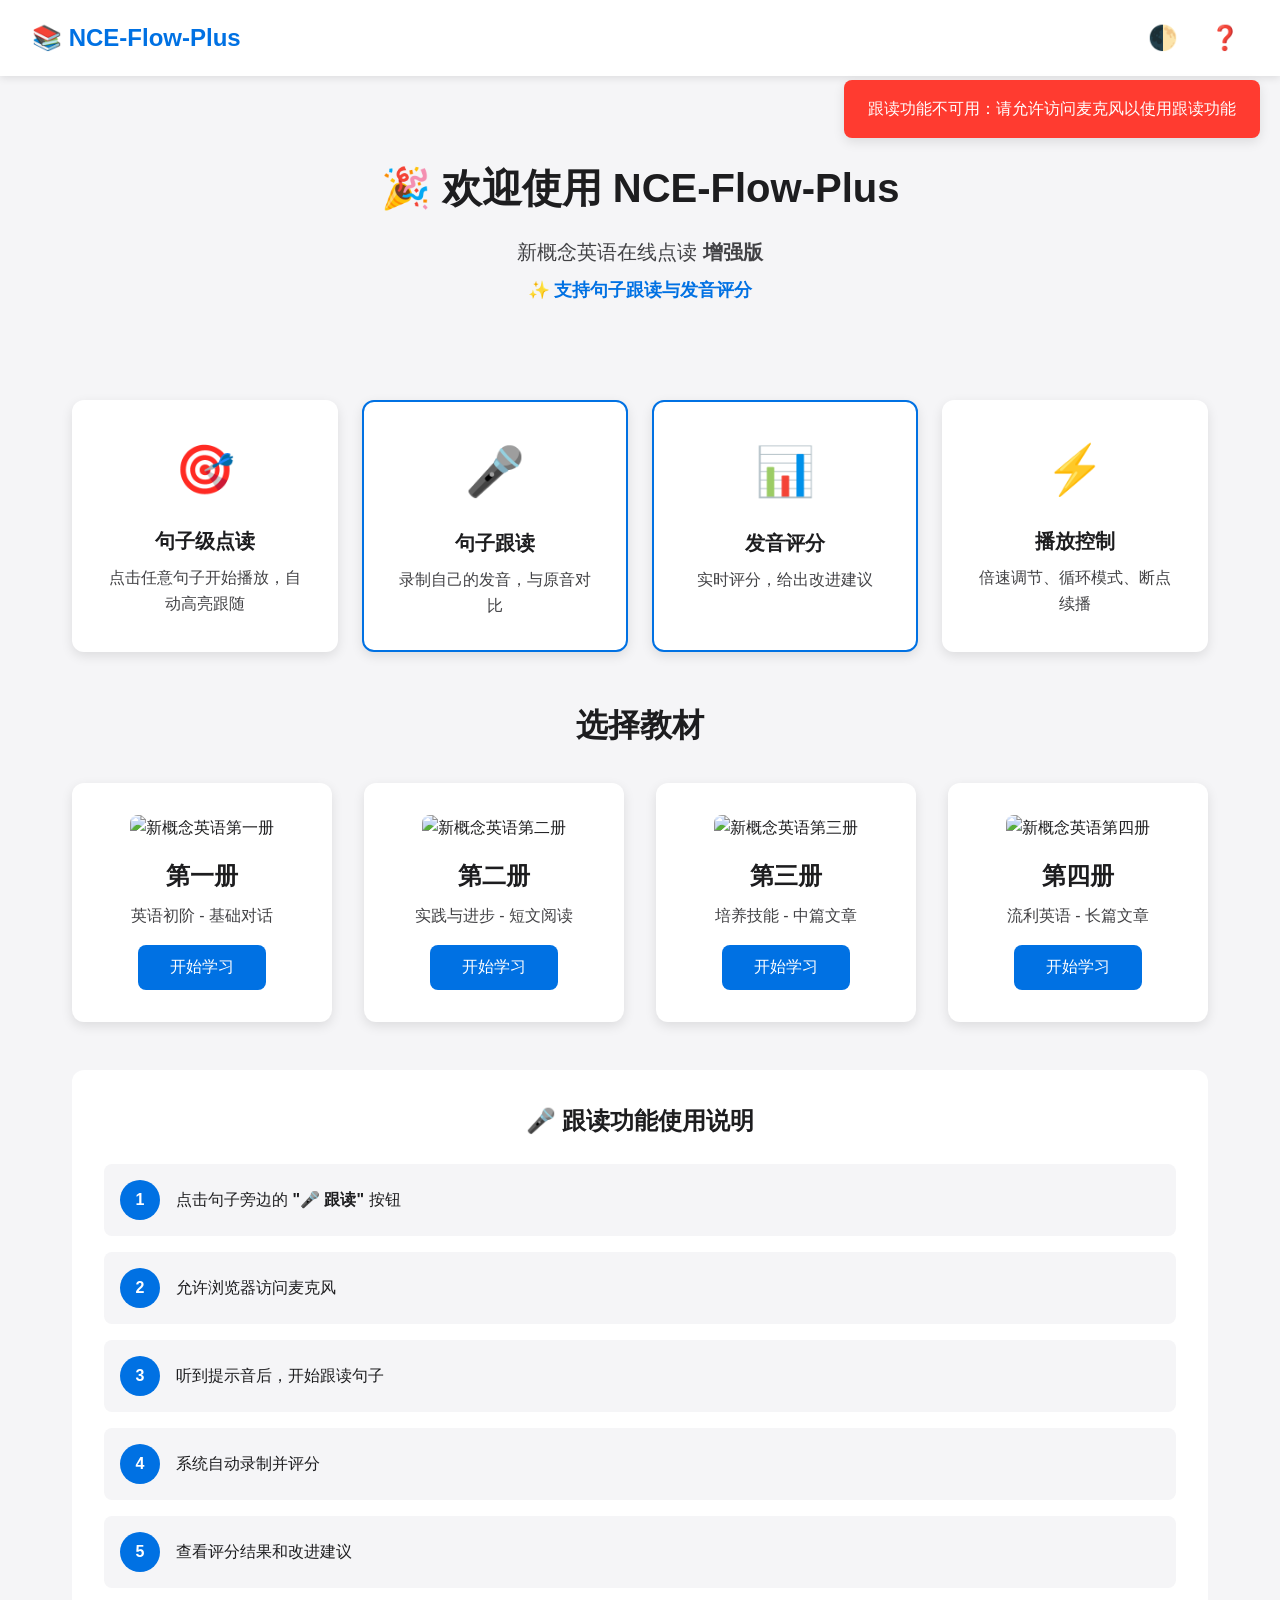
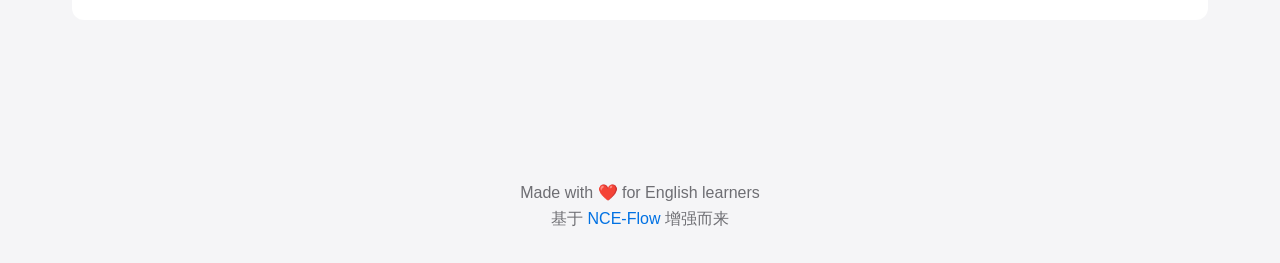
==== index.html @ 11f8aada "🎉 Initial commit: NCE-Flow-Plus with follow-read and scoring features - ✅ Sentence-level click-to-re" ====
<!DOCTYPE html>
<html lang="zh-CN">
<head>
  <meta charset="UTF-8">
  <meta name="viewport" content="width=device-width, initial-scale=1.0">
  <title>NCE-Flow-Plus - 新概念英语在线点读（增强版）</title>
  <link rel="stylesheet" href="assets/style.css">
  <link rel="manifest" href="manifest.json">
</head>
<body>
  <!-- 顶部导航 -->
  <nav class="navbar">
    <div class="nav-brand">
      <h1>📚 NCE-Flow-Plus</h1>
    </div>
    <div class="nav-actions">
      <button class="theme-toggle" title="切换主题">🌓</button>
      <button class="help-btn" title="使用帮助">❓</button>
    </div>
  </nav>

  <!-- 主内容区 -->
  <main class="container">
    <!-- 欢迎区域 -->
    <section class="welcome-section">
      <h2>🎉 欢迎使用 NCE-Flow-Plus</h2>
      <p class="subtitle">新概念英语在线点读 <strong>增强版</strong></p>
      <p class="features">✨ 支持句子跟读与发音评分</p>
    </section>

    <!-- 功能卡片 -->
    <section class="features-grid">
      <div class="feature-card">
        <div class="feature-icon">🎯</div>
        <h3>句子级点读</h3>
        <p>点击任意句子开始播放，自动高亮跟随</p>
      </div>
      
      <div class="feature-card highlighted">
        <div class="feature-icon">🎤</div>
        <h3>句子跟读</h3>
        <p>录制自己的发音，与原音对比</p>
      </div>
      
      <div class="feature-card highlighted">
        <div class="feature-icon">📊</div>
        <h3>发音评分</h3>
        <p>实时评分，给出改进建议</p>
      </div>
      
      <div class="feature-card">
        <div class="feature-icon">⚡</div>
        <h3>播放控制</h3>
        <p>倍速调节、循环模式、断点续播</p>
      </div>
    </section>

    <!-- 选择教材 -->
    <section class="books-section">
      <h2>选择教材</h2>
      <div class="books-grid">
        <div class="book-card" data-book="1">
          <img src="images/book1.jpg" alt="新概念英语第一册">
          <h3>第一册</h3>
          <p>英语初阶 - 基础对话</p>
          <button class="btn-start">开始学习</button>
        </div>
        
        <div class="book-card" data-book="2">
          <img src="images/book2.jpg" alt="新概念英语第二册">
          <h3>第二册</h3>
          <p>实践与进步 - 短文阅读</p>
          <button class="btn-start">开始学习</button>
        </div>
        
        <div class="book-card" data-book="3">
          <img src="images/book3.jpg" alt="新概念英语第三册">
          <h3>第三册</h3>
          <p>培养技能 - 中篇文章</p>
          <button class="btn-start">开始学习</button>
        </div>
        
        <div class="book-card" data-book="4">
          <img src="images/book4.jpg" alt="新概念英语第四册">
          <h3>第四册</h3>
          <p>流利英语 - 长篇文章</p>
          <button class="btn-start">开始学习</button>
        </div>
      </div>
    </section>

    <!-- 使用说明 -->
    <section class="guide-section">
      <h2>🎤 跟读功能使用说明</h2>
      <div class="guide-steps">
        <div class="step">
          <span class="step-number">1</span>
          <p>点击句子旁边的 <strong>"🎤 跟读"</strong> 按钮</p>
        </div>
        <div class="step">
          <span class="step-number">2</span>
          <p>允许浏览器访问麦克风</p>
        </div>
        <div class="step">
          <span class="step-number">3</span>
          <p>听到提示音后，开始跟读句子</p>
        </div>
        <div class="step">
          <span class="step-number">4</span>
          <p>系统自动录制并评分</p>
        </div>
        <div class="step">
          <span class="step-number">5</span>
          <p>查看评分结果和改进建议</p>
        </div>
      </div>
    </section>
  </main>

  <!-- 页脚 -->
  <footer class="footer">
    <p>Made with ❤️ for English learners</p>
    <p>基于 <a href="https://github.com/luzhenhua/NCE-Flow" target="_blank">NCE-Flow</a> 增强而来</p>
  </footer>

  <script src="assets/recorder.js"></script>
  <script src="assets/scorer.js"></script>
  <script src="assets/app.js"></script>
</body>
</html>
---- assets/style.css ----
/**
 * NCE-Flow-Plus 样式表
 * 包含基础样式和跟读评分功能样式
 */

/* ===== CSS 变量（主题）===== */
:root {
  /* 浅色主题 */
  --bg-primary: #ffffff;
  --bg-secondary: #f5f5f7;
  --bg-tertiary: #e8e8ed;
  --text-primary: #1d1d1f;
  --text-secondary: #424245;
  --text-tertiary: #6e6e73;
  --accent: #0071e3;
  --accent-hover: #0077ed;
  --border: #d2d2d7;
  --shadow: rgba(0, 0, 0, 0.1);
  --success: #34c759;
  --warning: #ff9500;
  --error: #ff3b30;
  --recording: #ff3b30;
  --score-excellent: #34c759;
  --score-good: #30d158;
  --score-average: #ff9500;
  --score-poor: #ff6b35;
  --score-very-poor: #ff3b30;
}

/* 深色主题 */
[data-theme="dark"] {
  --bg-primary: #1d1d1f;
  --bg-secondary: #2c2c2e;
  --bg-tertiary: #3a3a3c;
  --text-primary: #f5f5f7;
  --text-secondary: #e8e8ed;
  --text-tertiary: #aeaeb2;
  --accent: #0071e3;
  --accent-hover: #0077ed;
  --border: #3a3a3c;
  --shadow: rgba(0, 0, 0, 0.3);
}

/* 自动主题 */
@media (prefers-color-scheme: dark) {
  :root:not([data-theme="light"]) {
    --bg-primary: #1d1d1f;
    --bg-secondary: #2c2c2e;
    --bg-tertiary: #3a3a3c;
    --text-primary: #f5f5f7;
    --text-secondary: #e8e8ed;
    --text-tertiary: #aeaeb2;
    --border: #3a3a3c;
    --shadow: rgba(0, 0, 0, 0.3);
  }
}

/* ===== 基础样式 ===== */
* {
  margin: 0;
  padding: 0;
  box-sizing: border-box;
}

body {
  font-family: -apple-system, BlinkMacSystemFont, "Segoe UI", "PingFang SC", "Hiragino Sans GB", "Microsoft YaHei", sans-serif;
  background: var(--bg-secondary);
  color: var(--text-primary);
  line-height: 1.6;
  transition: background 0.3s, color 0.3s;
}

/* ===== 导航栏 ===== */
.navbar {
  background: var(--bg-primary);
  padding: 1rem 2rem;
  display: flex;
  justify-content: space-between;
  align-items: center;
  box-shadow: 0 2px 8px var(--shadow);
  position: sticky;
  top: 0;
  z-index: 100;
}

.nav-brand h1 {
  font-size: 1.5rem;
  color: var(--accent);
}

.nav-actions {
  display: flex;
  gap: 1rem;
  align-items: center;
}

.theme-toggle, .help-btn {
  background: none;
  border: none;
  font-size: 1.5rem;
  cursor: pointer;
  padding: 0.5rem;
  border-radius: 8px;
  transition: background 0.2s;
}

.theme-toggle:hover, .help-btn:hover {
  background: var(--bg-secondary);
}

/* ===== 主容器 ===== */
.container {
  max-width: 1200px;
  margin: 0 auto;
  padding: 2rem;
}

/* ===== 欢迎区域 ===== */
.welcome-section {
  text-align: center;
  padding: 3rem 0;
}

.welcome-section h2 {
  font-size: 2.5rem;
  margin-bottom: 1rem;
  color: var(--text-primary);
}

.welcome-section .subtitle {
  font-size: 1.25rem;
  color: var(--text-secondary);
  margin-bottom: 0.5rem;
}

.welcome-section .features {
  font-size: 1.1rem;
  color: var(--accent);
  font-weight: 600;
}

/* ===== 功能卡片 ===== */
.features-grid {
  display: grid;
  grid-template-columns: repeat(auto-fit, minmax(250px, 1fr));
  gap: 1.5rem;
  margin: 3rem 0;
}

.feature-card {
  background: var(--bg-primary);
  padding: 2rem;
  border-radius: 12px;
  box-shadow: 0 4px 12px var(--shadow);
  text-align: center;
  transition: transform 0.2s, box-shadow 0.2s;
}

.feature-card:hover {
  transform: translateY(-4px);
  box-shadow: 0 8px 20px var(--shadow);
}

.feature-card.highlighted {
  border: 2px solid var(--accent);
}

.feature-icon {
  font-size: 3rem;
  margin-bottom: 1rem;
}

.feature-card h3 {
  font-size: 1.25rem;
  margin-bottom: 0.5rem;
  color: var(--text-primary);
}

.feature-card p {
  color: var(--text-secondary);
}

/* ===== 教材选择 ===== */
.books-section {
  margin: 3rem 0;
}

.books-section h2 {
  text-align: center;
  margin-bottom: 2rem;
  font-size: 2rem;
}

.books-grid {
  display: grid;
  grid-template-columns: repeat(auto-fit, minmax(250px, 1fr));
  gap: 2rem;
}

.book-card {
  background: var(--bg-primary);
  padding: 2rem;
  border-radius: 12px;
  box-shadow: 0 4px 12px var(--shadow);
  text-align: center;
  cursor: pointer;
  transition: transform 0.2s;
}

.book-card:hover {
  transform: scale(1.02);
}

.book-card img {
  width: 100%;
  max-width: 200px;
  border-radius: 8px;
  margin-bottom: 1rem;
}

.book-card h3 {
  font-size: 1.5rem;
  margin-bottom: 0.5rem;
}

.book-card p {
  color: var(--text-secondary);
  margin-bottom: 1rem;
}

.btn-start {
  background: var(--accent);
  color: white;
  border: none;
  padding: 0.75rem 2rem;
  border-radius: 8px;
  font-size: 1rem;
  cursor: pointer;
  transition: background 0.2s;
}

.btn-start:hover {
  background: var(--accent-hover);
}

/* ===== 使用说明 ===== */
.guide-section {
  background: var(--bg-primary);
  padding: 2rem;
  border-radius: 12px;
  margin: 3rem 0;
}

.guide-section h2 {
  margin-bottom: 1.5rem;
  text-align: center;
}

.guide-steps {
  display: flex;
  flex-direction: column;
  gap: 1rem;
}

.step {
  display: flex;
  align-items: center;
  gap: 1rem;
  padding: 1rem;
  background: var(--bg-secondary);
  border-radius: 8px;
}

.step-number {
  background: var(--accent);
  color: white;
  width: 40px;
  height: 40px;
  border-radius: 50%;
  display: flex;
  align-items: center;
  justify-content: center;
  font-weight: bold;
  flex-shrink: 0;
}

/* ===== 播放控制栏 ===== */
.player-controls {
  background: var(--bg-primary);
  padding: 1rem 2rem;
  display: flex;
  justify-content: space-between;
  align-items: center;
  box-shadow: 0 2px 8px var(--shadow);
  position: sticky;
  top: 60px;
  z-index: 99;
}

.control-left, .control-center, .control-right {
  display: flex;
  gap: 1rem;
  align-items: center;
}

.play-btn, .pause-btn, .loop-btn, .follow-read-toggle {
  background: var(--accent);
  color: white;
  border: none;
  padding: 0.5rem 1rem;
  border-radius: 6px;
  cursor: pointer;
  transition: background 0.2s;
}

.play-btn:hover, .pause-btn:hover, .loop-btn:hover, .follow-read-toggle:hover {
  background: var(--accent-hover);
}

#speedSelect {
  padding: 0.5rem;
  border: 1px solid var(--border);
  border-radius: 6px;
  background: var(--bg-primary);
  color: var(--text-primary);
}

/* ===== 句子列表 ===== */
.lesson-container {
  max-width: 900px;
  margin: 2rem auto;
  padding: 0 1rem;
}

.sentence-item {
  background: var(--bg-primary);
  padding: 1.5rem;
  margin-bottom: 1rem;
  border-radius: 12px;
  box-shadow: 0 2px 8px var(--shadow);
  transition: transform 0.2s, box-shadow 0.2s;
}

.sentence-item:hover {
  transform: translateX(4px);
  box-shadow: 0 4px 12px var(--shadow);
}

.sentence-item.active {
  border-left: 4px solid var(--accent);
}

.sentence-header {
  display: flex;
  align-items: center;
  gap: 1rem;
  margin-bottom: 1rem;
}

.sentence-number {
  background: var(--accent);
  color: white;
  width: 32px;
  height: 32px;
  border-radius: 50%;
  display: flex;
  align-items: center;
  justify-content: center;
  font-weight: bold;
  font-size: 0.9rem;
}

.play-sentence-btn, .follow-read-btn {
  background: none;
  border: 1px solid var(--border);
  padding: 0.4rem 0.8rem;
  border-radius: 6px;
  cursor: pointer;
  font-size: 0.9rem;
  transition: all 0.2s;
}

.play-sentence-btn:hover {
  background: var(--accent);
  color: white;
  border-color: var(--accent);
}

/* ===== 跟读按钮样式 ===== */
.follow-read-btn {
  background: var(--bg-secondary);
  border-color: var(--accent);
  color: var(--accent);
  font-weight: 600;
}

.follow-read-btn:hover {
  background: var(--accent);
  color: white;
}

.follow-read-btn.recording {
  background: var(--recording);
  color: white;
  border-color: var(--recording);
  animation: pulse 1.5s infinite;
}

@keyframes pulse {
  0%, 100% {
    opacity: 1;
  }
  50% {
    opacity: 0.6;
  }
}

.sentence-content {
  margin: 1rem 0;
}

.text-en {
  font-size: 1.1rem;
  line-height: 1.8;
  color: var(--text-primary);
  margin-bottom: 0.5rem;
}

.text-cn {
  font-size: 1rem;
  color: var(--text-secondary);
  line-height: 1.6;
}

.sentence-actions {
  display: flex;
  gap: 0.5rem;
  margin-top: 1rem;
}

.action-btn {
  background: none;
  border: 1px solid var(--border);
  padding: 0.3rem 0.6rem;
  border-radius: 4px;
  cursor: pointer;
  transition: all 0.2s;
}

.action-btn:hover {
  background: var(--bg-secondary);
}

/* ===== 评分结果展示 ===== */
.score-result {
  margin-top: 1rem;
  padding: 1rem;
  background: var(--bg-secondary);
  border-radius: 8px;
  display: flex;
  justify-content: space-between;
  align-items: center;
}

.score-badge {
  font-size: 1rem;
  font-weight: 600;
  color: var(--accent);
}

.score-value {
  font-size: 1.5rem;
  font-weight: bold;
  color: var(--score-good);
}

.view-detail-btn {
  background: var(--accent);
  color: white;
  border: none;
  padding: 0.4rem 0.8rem;
  border-radius: 6px;
  cursor: pointer;
  font-size: 0.9rem;
}

.view-detail-btn:hover {
  background: var(--accent-hover);
}

/* ===== 评分弹窗 ===== */
.score-modal {
  position: fixed;
  top: 0;
  left: 0;
  right: 0;
  bottom: 0;
  background: rgba(0, 0, 0, 0.5);
  display: flex;
  align-items: center;
  justify-content: center;
  z-index: 1000;
  animation: fadeIn 0.3s;
}

@keyframes fadeIn {
  from {
    opacity: 0;
  }
  to {
    opacity: 1;
  }
}

.score-modal-content {
  background: var(--bg-primary);
  padding: 2rem;
  border-radius: 16px;
  max-width: 500px;
  width: 90%;
  text-align: center;
  animation: slideUp 0.3s;
}

@keyframes slideUp {
  from {
    transform: translateY(50px);
    opacity: 0;
  }
  to {
    transform: translateY(0);
    opacity: 1;
  }
}

.score-modal-content h3 {
  font-size: 1.5rem;
  margin-bottom: 1.5rem;
}

.score-circle {
  width: 120px;
  height: 120px;
  border-radius: 50%;
  display: flex;
  flex-direction: column;
  align-items: center;
  justify-content: center;
  margin: 0 auto 1.5rem;
  border: 4px solid;
}

.score-circle.excellent {
  background: rgba(52, 199, 89, 0.1);
  border-color: var(--score-excellent);
}

.score-circle.good {
  background: rgba(48, 209, 88, 0.1);
  border-color: var(--score-good);
}

.score-circle.average {
  background: rgba(255, 149, 0, 0.1);
  border-color: var(--score-average);
}

.score-circle.poor {
  background: rgba(255, 107, 53, 0.1);
  border-color: var(--score-poor);
}

.score-circle.very-poor {
  background: rgba(255, 59, 48, 0.1);
  border-color: var(--score-very-poor);
}

.score-number {
  font-size: 2.5rem;
  font-weight: bold;
  color: var(--text-primary);
}

.score-label {
  font-size: 0.9rem;
  color: var(--text-secondary);
}

.score-details {
  text-align: left;
  margin: 1.5rem 0;
  padding: 1rem;
  background: var(--bg-secondary);
  border-radius: 8px;
}

.score-details p {
  margin-bottom: 0.5rem;
  color: var(--text-secondary);
}

.score-feedback {
  margin: 1.5rem 0;
  padding: 1rem;
  background: var(--bg-secondary);
  border-radius: 8px;
  text-align: left;
  color: var(--text-primary);
}

.score-actions {
  display: flex;
  gap: 1rem;
  justify-content: center;
  margin-top: 1.5rem;
}

.score-actions button {
  background: var(--bg-secondary);
  border: 1px solid var(--border);
  padding: 0.6rem 1.2rem;
  border-radius: 6px;
  cursor: pointer;
  transition: all 0.2s;
  color: var(--text-primary);
}

.score-actions button:hover {
  background: var(--accent);
  color: white;
  border-color: var(--accent);
}

/* ===== 底部快捷栏 ===== */
.shortcuts-bar {
  background: var(--bg-primary);
  padding: 0.8rem 2rem;
  text-align: center;
  position: fixed;
  bottom: 0;
  left: 0;
  right: 0;
  box-shadow: 0 -2px 8px var(--shadow);
  z-index: 98;
}

.shortcut-info {
  font-size: 0.9rem;
  color: var(--text-secondary);
}

kbd {
  background: var(--bg-secondary);
  border: 1px solid var(--border);
  padding: 0.2rem 0.5rem;
  border-radius: 4px;
  font-size: 0.85rem;
  font-family: monospace;
}

/* ===== 通知 ===== */
.notification {
  position: fixed;
  top: 80px;
  right: 20px;
  padding: 1rem 1.5rem;
  border-radius: 8px;
  box-shadow: 0 4px 12px var(--shadow);
  z-index: 1001;
  animation: slideIn 0.3s;
}

@keyframes slideIn {
  from {
    transform: translateX(400px);
  }
  to {
    transform: translateX(0);
  }
}

.notification-info {
  background: var(--accent);
  color: white;
}

.notification-success {
  background: var(--success);
  color: white;
}

.notification-warning {
  background: var(--warning);
  color: white;
}

.notification-error {
  background: var(--error);
  color: white;
}

.notification.fade-out {
  animation: fadeOut 0.3s;
}

@keyframes fadeOut {
  from {
    opacity: 1;
  }
  to {
    opacity: 0;
  }
}

/* ===== 页脚 ===== */
.footer {
  text-align: center;
  padding: 2rem;
  color: var(--text-tertiary);
  margin-top: 3rem;
}

.footer a {
  color: var(--accent);
  text-decoration: none;
}

.footer a:hover {
  text-decoration: underline;
}

/* ===== 响应式设计 ===== */
@media (max-width: 768px) {
  .navbar {
    padding: 0.8rem 1rem;
    flex-direction: column;
    gap: 0.5rem;
  }

  .nav-brand h1 {
    font-size: 1.2rem;
  }

  .container {
    padding: 1rem;
  }

  .welcome-section h2 {
    font-size: 1.8rem;
  }

  .features-grid {
    grid-template-columns: 1fr;
  }

  .books-grid {
    grid-template-columns: 1fr;
  }

  .player-controls {
    flex-direction: column;
    gap: 1rem;
    padding: 1rem;
  }

  .control-left, .control-center, .control-right {
    width: 100%;
    justify-content: center;
  }

  .sentence-header {
    flex-wrap: wrap;
  }

  .score-modal-content {
    padding: 1.5rem;
    width: 95%;
  }

  .score-actions {
    flex-direction: column;
  }

  .shortcuts-bar {
    display: none; /* 移动端隐藏快捷键提示 */
  }
}

/* ===== 视图模式按钮 ===== */
.view-mode {
  display: flex;
  gap: 0.5rem;
}

.view-btn {
  background: var(--bg-secondary);
  border: 1px solid var(--border);
  padding: 0.4rem 0.8rem;
  border-radius: 6px;
  cursor: pointer;
  font-size: 0.9rem;
  transition: all 0.2s;
  color: var(--text-primary);
}

.view-btn.active {
  background: var(--accent);
  color: white;
  border-color: var(--accent);
}

.view-btn:hover:not(.active) {
  background: var(--bg-tertiary);
}
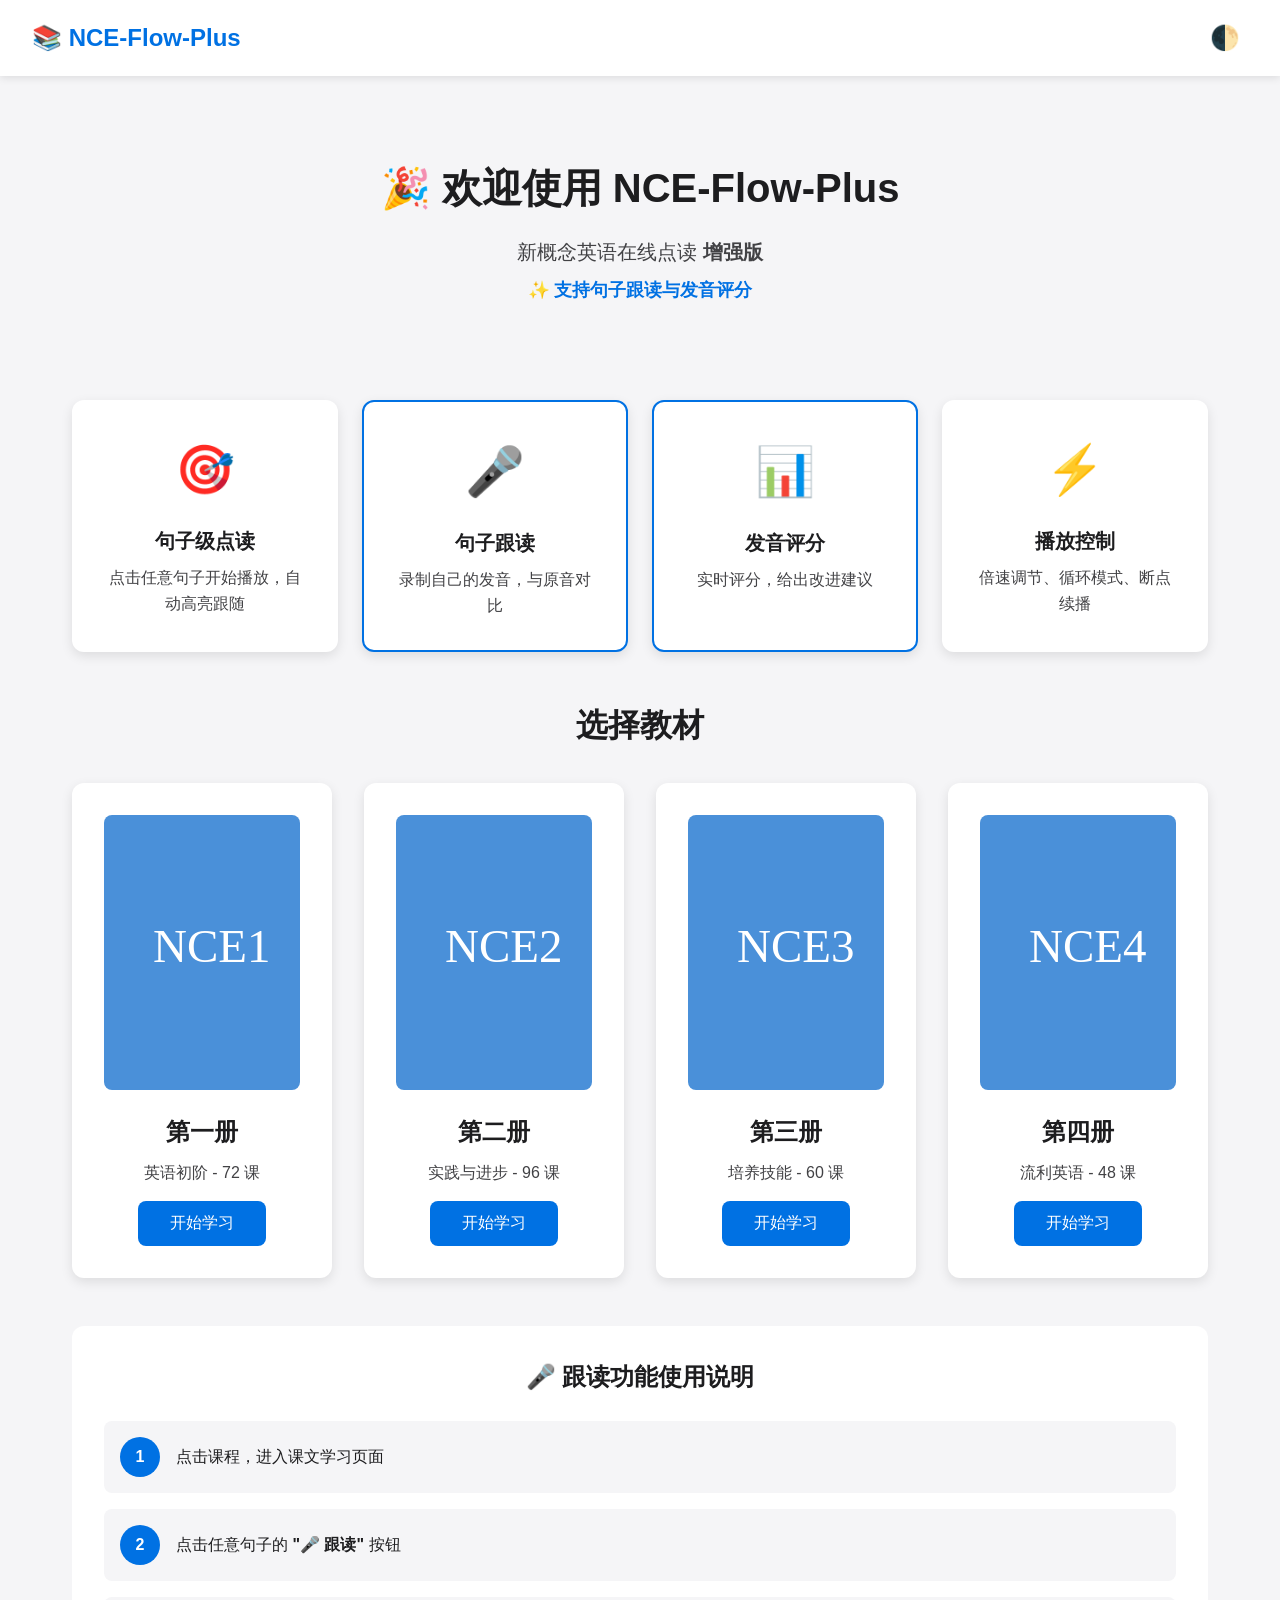
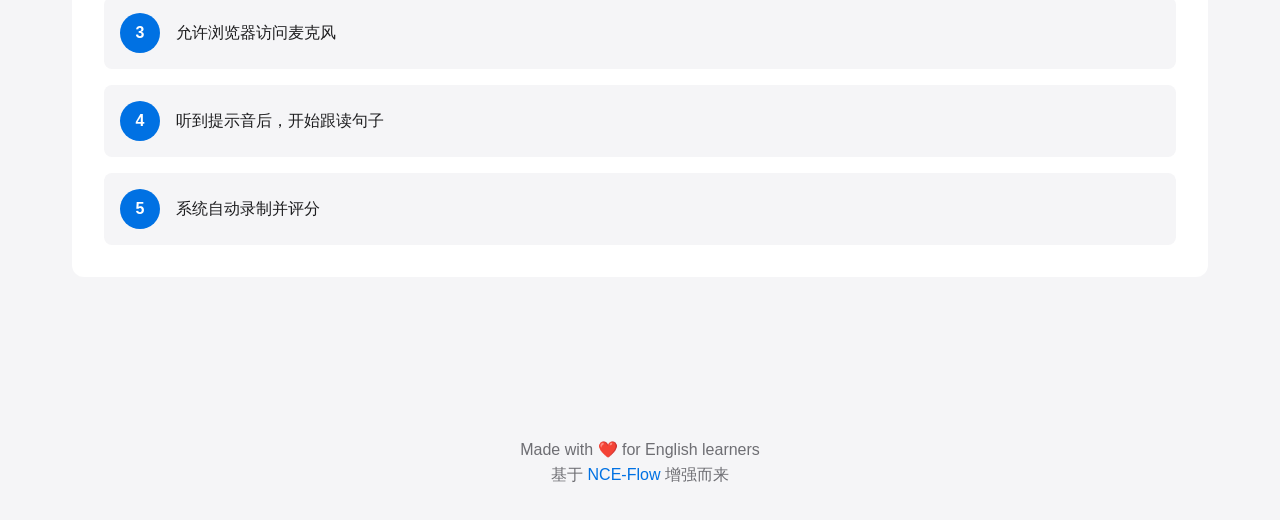
==== commit 4abd6d4d: "📚 Add complete NCE 1-4 course data with audio files - NCE1: 72 lessons with audio (.mp3) and lyrics " ====
--- a/index.html
+++ b/index.html
@@ -15,7 +15,6 @@
     </div>
     <div class="nav-actions">
       <button class="theme-toggle" title="切换主题">🌓</button>
-      <button class="help-btn" title="使用帮助">❓</button>
     </div>
   </nav>
 
@@ -59,31 +58,31 @@
     <section class="books-section">
       <h2>选择教材</h2>
       <div class="books-grid">
-        <div class="book-card" data-book="1">
-          <img src="images/book1.jpg" alt="新概念英语第一册">
+        <div class="book-card" onclick="location.href='NCE1/index.html'">
+          <img src="images/book1.jpg" alt="新概念英语第一册" onerror="this.src='data:image/svg+xml,<svg xmlns=%22http://www.w3.org/2000/svg%22 width=%22200%22 height=%22280%22><rect fill=%22%234a90d9%22 width=%22200%22 height=%22280%22/><text x=%2250%22 y=%22150%22 font-size=%2248%22 fill=%22white%22>NCE1</text></svg>'">
           <h3>第一册</h3>
-          <p>英语初阶 - 基础对话</p>
+          <p>英语初阶 - 72 课</p>
           <button class="btn-start">开始学习</button>
         </div>
         
-        <div class="book-card" data-book="2">
-          <img src="images/book2.jpg" alt="新概念英语第二册">
+        <div class="book-card" onclick="location.href='NCE2/index.html'">
+          <img src="images/book2.jpg" alt="新概念英语第二册" onerror="this.src='data:image/svg+xml,<svg xmlns=%22http://www.w3.org/2000/svg%22 width=%22200%22 height=%22280%22><rect fill=%22%234a90d9%22 width=%22200%22 height=%22280%22/><text x=%2250%22 y=%22150%22 font-size=%2248%22 fill=%22white%22>NCE2</text></svg>'">
           <h3>第二册</h3>
-          <p>实践与进步 - 短文阅读</p>
+          <p>实践与进步 - 96 课</p>
           <button class="btn-start">开始学习</button>
         </div>
         
-        <div class="book-card" data-book="3">
-          <img src="images/book3.jpg" alt="新概念英语第三册">
+        <div class="book-card" onclick="location.href='NCE3/index.html'">
+          <img src="images/book3.jpg" alt="新概念英语第三册" onerror="this.src='data:image/svg+xml,<svg xmlns=%22http://www.w3.org/2000/svg%22 width=%22200%22 height=%22280%22><rect fill=%22%234a90d9%22 width=%22200%22 height=%22280%22/><text x=%2250%22 y=%22150%22 font-size=%2248%22 fill=%22white%22>NCE3</text></svg>'">
           <h3>第三册</h3>
-          <p>培养技能 - 中篇文章</p>
+          <p>培养技能 - 60 课</p>
           <button class="btn-start">开始学习</button>
         </div>
         
-        <div class="book-card" data-book="4">
-          <img src="images/book4.jpg" alt="新概念英语第四册">
+        <div class="book-card" onclick="location.href='NCE4/index.html'">
+          <img src="images/book4.jpg" alt="新概念英语第四册" onerror="this.src='data:image/svg+xml,<svg xmlns=%22http://www.w3.org/2000/svg%22 width=%22200%22 height=%22280%22><rect fill=%22%234a90d9%22 width=%22200%22 height=%22280%22/><text x=%2250%22 y=%22150%22 font-size=%2248%22 fill=%22white%22>NCE4</text></svg>'">
           <h3>第四册</h3>
-          <p>流利英语 - 长篇文章</p>
+          <p>流利英语 - 48 课</p>
           <button class="btn-start">开始学习</button>
         </div>
       </div>
@@ -95,23 +94,23 @@
       <div class="guide-steps">
         <div class="step">
           <span class="step-number">1</span>
-          <p>点击句子旁边的 <strong>"🎤 跟读"</strong> 按钮</p>
+          <p>点击课程，进入课文学习页面</p>
         </div>
         <div class="step">
           <span class="step-number">2</span>
+          <p>点击任意句子的 <strong>"🎤 跟读"</strong> 按钮</p>
+        </div>
+        <div class="step">
+          <span class="step-number">3</span>
           <p>允许浏览器访问麦克风</p>
         </div>
         <div class="step">
-          <span class="step-number">3</span>
+          <span class="step-number">4</span>
           <p>听到提示音后，开始跟读句子</p>
         </div>
         <div class="step">
-          <span class="step-number">4</span>
+          <span class="step-number">5</span>
           <p>系统自动录制并评分</p>
-        </div>
-        <div class="step">
-          <span class="step-number">5</span>
-          <p>查看评分结果和改进建议</p>
         </div>
       </div>
     </section>
@@ -123,8 +122,15 @@
     <p>基于 <a href="https://github.com/luzhenhua/NCE-Flow" target="_blank">NCE-Flow</a> 增强而来</p>
   </footer>
 
-  <script src="assets/recorder.js"></script>
-  <script src="assets/scorer.js"></script>
   <script src="assets/app.js"></script>
+  <script>
+    // 主题切换
+    document.querySelector('.theme-toggle')?.addEventListener('click', () => {
+      const currentTheme = document.documentElement.getAttribute('data-theme');
+      const newTheme = currentTheme === 'dark' ? 'light' : 'dark';
+      document.documentElement.setAttribute('data-theme', newTheme);
+      localStorage.setItem('nce-theme', newTheme);
+    });
+  </script>
 </body>
 </html>
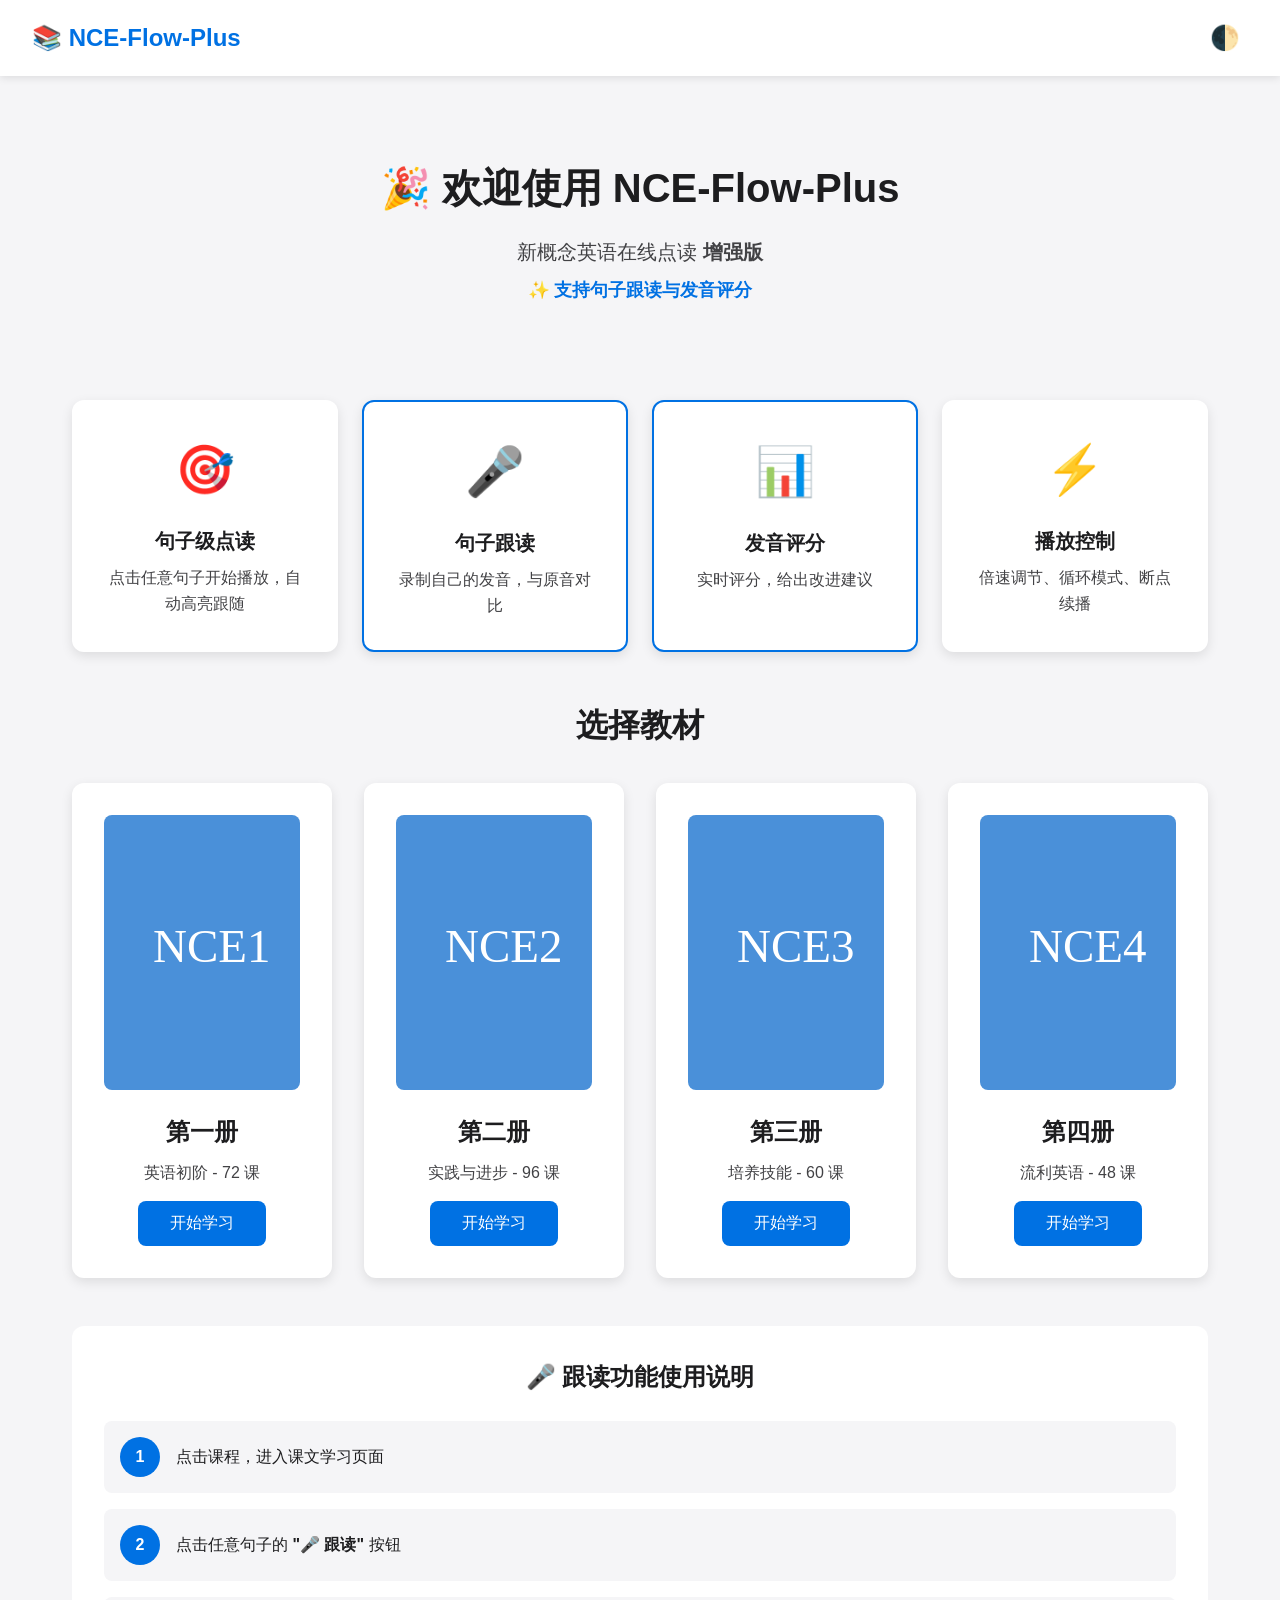
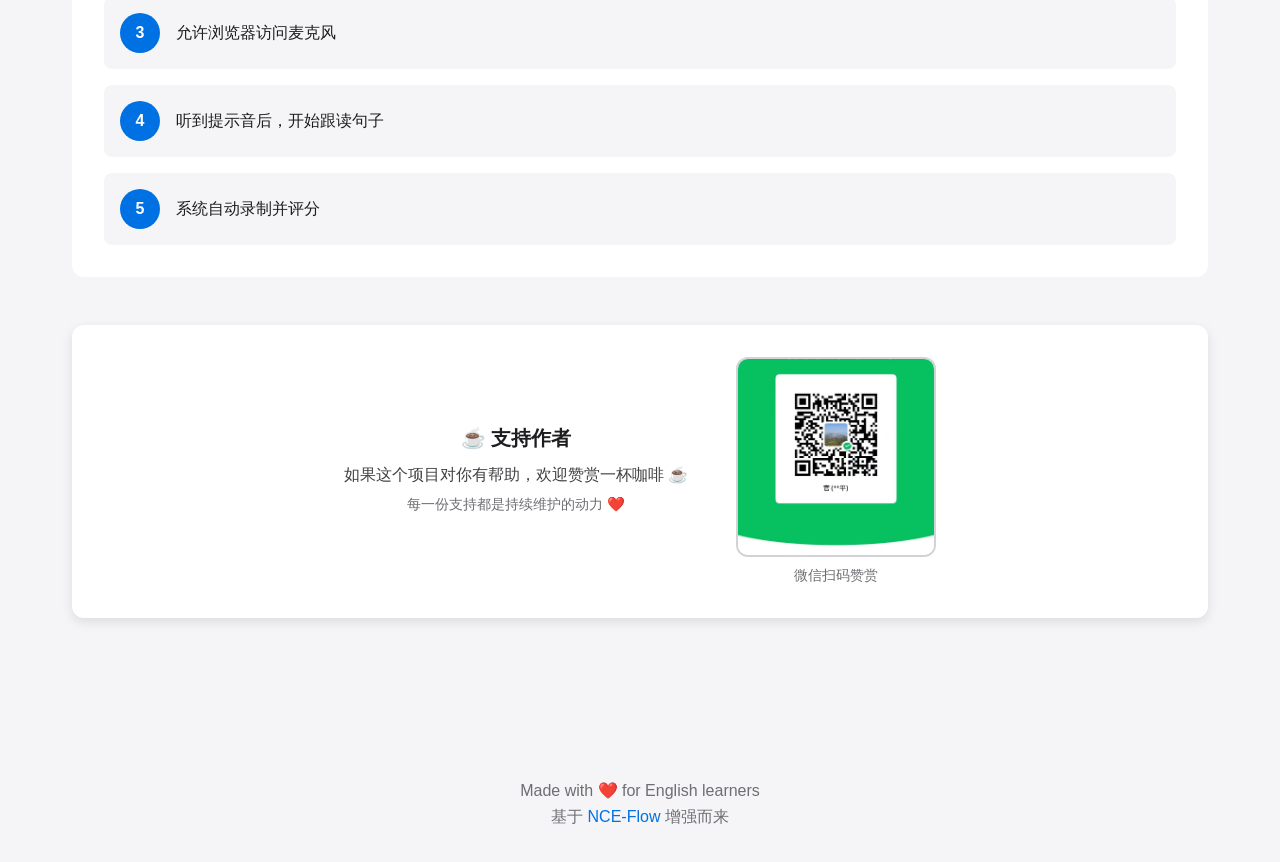
==== commit b14bdf88: "Add donation section with WeChat QR code" ====
--- a/index.html
+++ b/index.html
@@ -114,6 +114,21 @@
         </div>
       </div>
     </section>
+
+    <!-- 赞赏支持 -->
+    <section class="donate-section" id="donate">
+      <div class="donate-card">
+        <div class="donate-text">
+          <h3>☕ 支持作者</h3>
+          <p>如果这个项目对你有帮助，欢迎赞赏一杯咖啡 ☕</p>
+          <p class="donate-note">每一份支持都是持续维护的动力 ❤️</p>
+        </div>
+        <div class="donate-qrcode">
+          <img src="images/mark.jpg" alt="微信赞赏码" loading="lazy">
+          <span>微信扫码赞赏</span>
+        </div>
+      </div>
+    </section>
   </main>
 
   <!-- 页脚 -->
--- a/assets/style.css
+++ b/assets/style.css
@@ -635,7 +635,9 @@
 .shortcuts-bar {
   background: var(--bg-primary);
   padding: 0.8rem 2rem;
-  text-align: center;
+  display: flex;
+  justify-content: space-between;
+  align-items: center;
   position: fixed;
   bottom: 0;
   left: 0;
@@ -647,6 +649,22 @@
 .shortcut-info {
   font-size: 0.9rem;
   color: var(--text-secondary);
+}
+
+.donate-link {
+  color: var(--accent);
+  text-decoration: none;
+  font-size: 0.9rem;
+  font-weight: 600;
+  padding: 0.3rem 0.8rem;
+  border-radius: 6px;
+  border: 1px solid var(--accent);
+  transition: all 0.2s;
+}
+
+.donate-link:hover {
+  background: var(--accent);
+  color: white;
 }
 
 kbd {
@@ -712,6 +730,67 @@
   }
 }
 
+/* ===== 赞赏区域 ===== */
+.donate-section {
+  margin: 3rem 0;
+}
+
+.donate-card {
+  background: var(--bg-primary);
+  padding: 2rem;
+  border-radius: 12px;
+  box-shadow: 0 4px 12px var(--shadow);
+  display: flex;
+  align-items: center;
+  justify-content: center;
+  gap: 3rem;
+  flex-wrap: wrap;
+  text-align: center;
+}
+
+.donate-text h3 {
+  font-size: 1.25rem;
+  margin-bottom: 0.5rem;
+  color: var(--text-primary);
+}
+
+.donate-text p {
+  color: var(--text-secondary);
+  margin-bottom: 0.3rem;
+}
+
+.donate-note {
+  font-size: 0.9rem;
+  color: var(--text-tertiary) !important;
+}
+
+.donate-qrcode {
+  display: flex;
+  flex-direction: column;
+  align-items: center;
+  gap: 0.5rem;
+}
+
+.donate-qrcode img {
+  width: 200px;
+  height: 200px;
+  border-radius: 12px;
+  border: 2px solid var(--border);
+  object-fit: cover;
+}
+
+.donate-qrcode span {
+  font-size: 0.85rem;
+  color: var(--text-tertiary);
+}
+
+@media (max-width: 768px) {
+  .donate-card {
+    flex-direction: column;
+    gap: 1.5rem;
+  }
+}
+
 /* ===== 页脚 ===== */
 .footer {
   text-align: center;
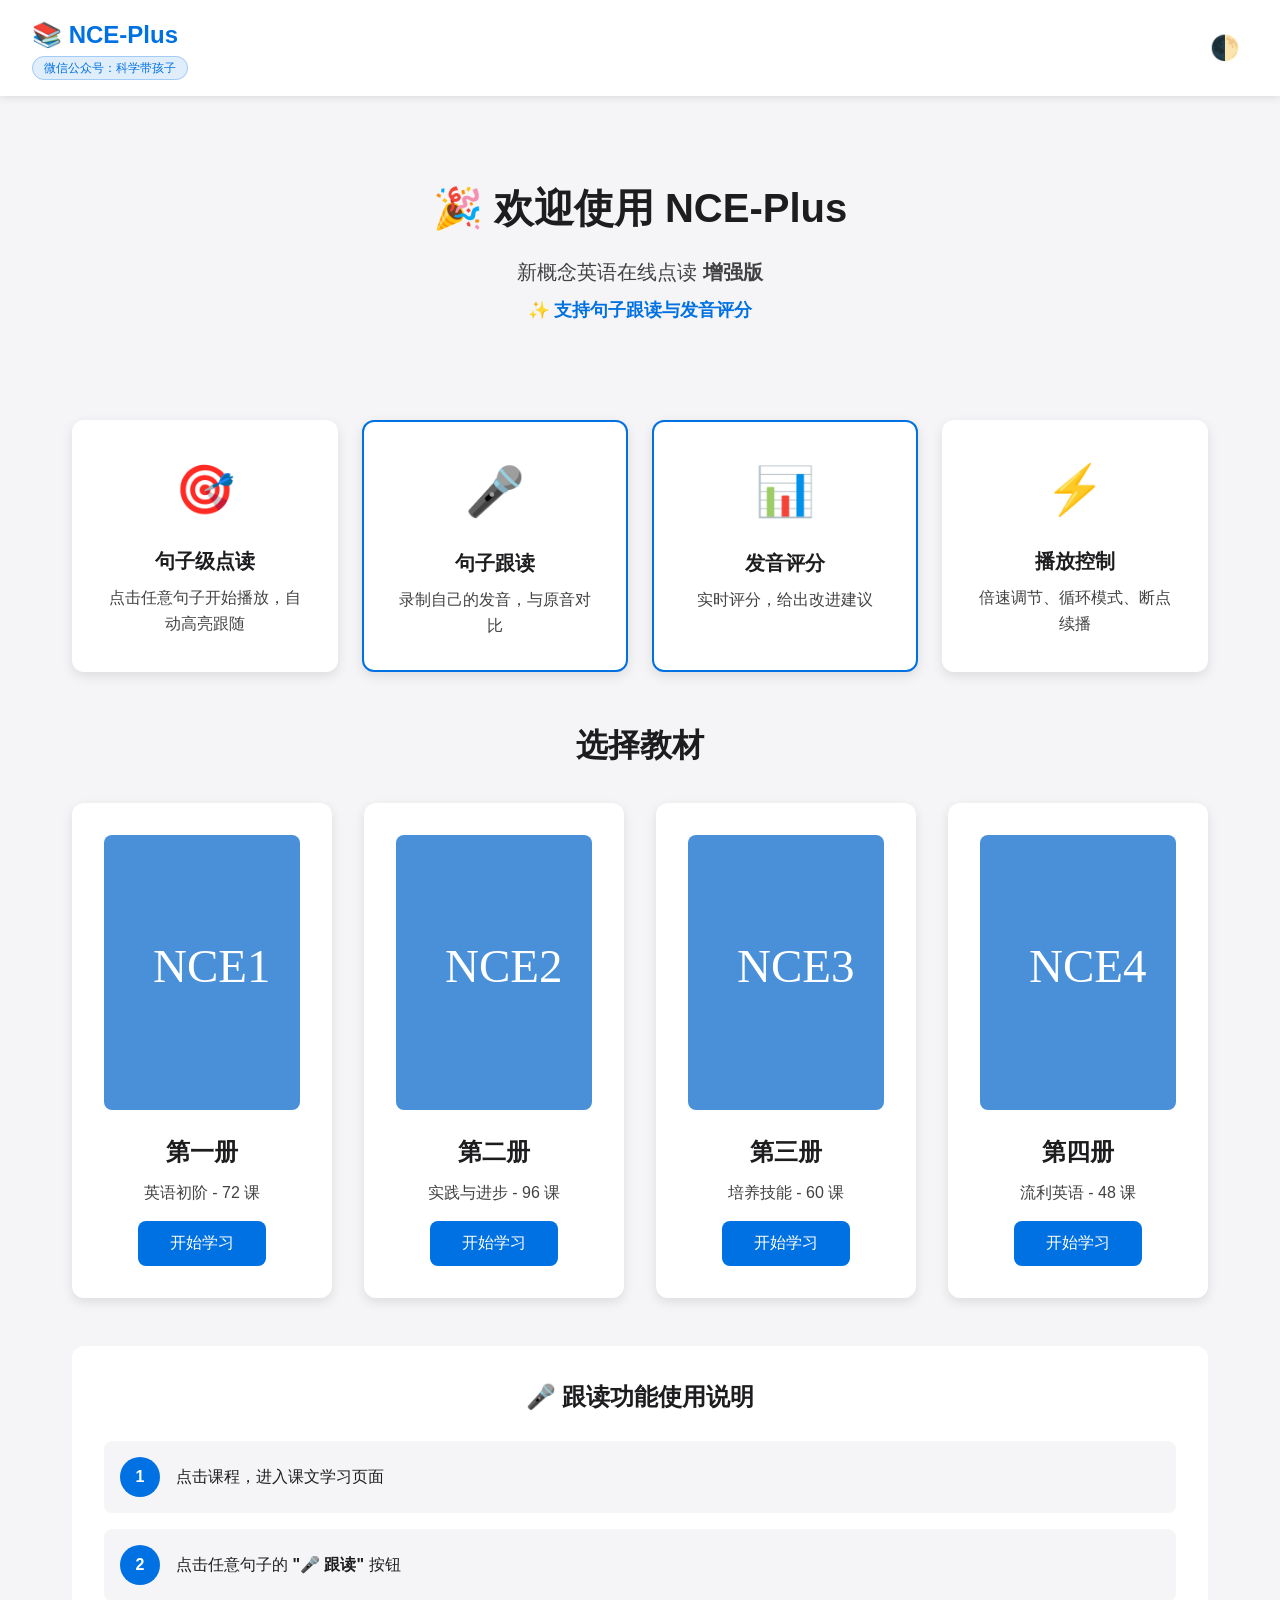
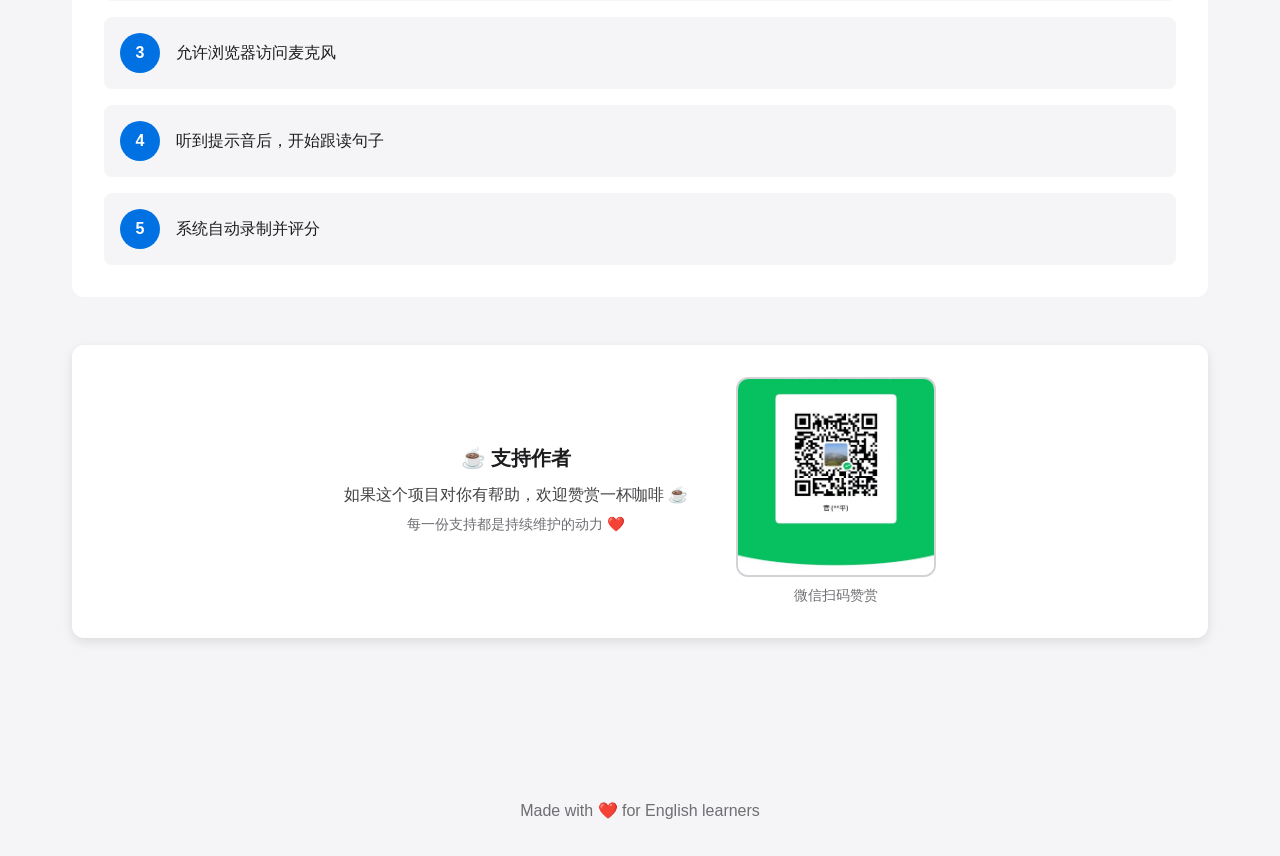
==== commit a6170d89: "Add WeChat official account promo to all pages, remove NCE-Flow credit" ====
--- a/index.html
+++ b/index.html
@@ -3,7 +3,7 @@
 <head>
   <meta charset="UTF-8">
   <meta name="viewport" content="width=device-width, initial-scale=1.0">
-  <title>NCE-Flow-Plus - 新概念英语在线点读（增强版）</title>
+  <title>NCE-Plus - 新概念英语在线点读（增强版）</title>
   <link rel="stylesheet" href="assets/style.css">
   <link rel="manifest" href="manifest.json">
 </head>
@@ -11,7 +11,8 @@
   <!-- 顶部导航 -->
   <nav class="navbar">
     <div class="nav-brand">
-      <h1>📚 NCE-Flow-Plus</h1>
+      <h1>📚 NCE-Plus</h1>
+      <span class="wechat-promo">微信公众号：科学带孩子</span>
     </div>
     <div class="nav-actions">
       <button class="theme-toggle" title="切换主题">🌓</button>
@@ -22,7 +23,7 @@
   <main class="container">
     <!-- 欢迎区域 -->
     <section class="welcome-section">
-      <h2>🎉 欢迎使用 NCE-Flow-Plus</h2>
+      <h2>🎉 欢迎使用 NCE-Plus</h2>
       <p class="subtitle">新概念英语在线点读 <strong>增强版</strong></p>
       <p class="features">✨ 支持句子跟读与发音评分</p>
     </section>
@@ -134,7 +135,6 @@
   <!-- 页脚 -->
   <footer class="footer">
     <p>Made with ❤️ for English learners</p>
-    <p>基于 <a href="https://github.com/luzhenhua/NCE-Flow" target="_blank">NCE-Flow</a> 增强而来</p>
   </footer>
 
   <script src="assets/app.js"></script>
--- a/assets/style.css
+++ b/assets/style.css
@@ -83,9 +83,20 @@
   z-index: 100;
 }
 
-.nav-brand h1 {
+.nav-brand h1, .nav-title {
   font-size: 1.5rem;
   color: var(--accent);
+}
+
+.wechat-promo {
+  font-size: 0.78rem;
+  color: var(--accent);
+  background: color-mix(in srgb, var(--accent) 12%, transparent);
+  padding: 0.25rem 0.7rem;
+  border-radius: 12px;
+  border: 1px solid color-mix(in srgb, var(--accent) 28%, transparent);
+  white-space: nowrap;
+  flex-shrink: 0;
 }
 
 .nav-actions {
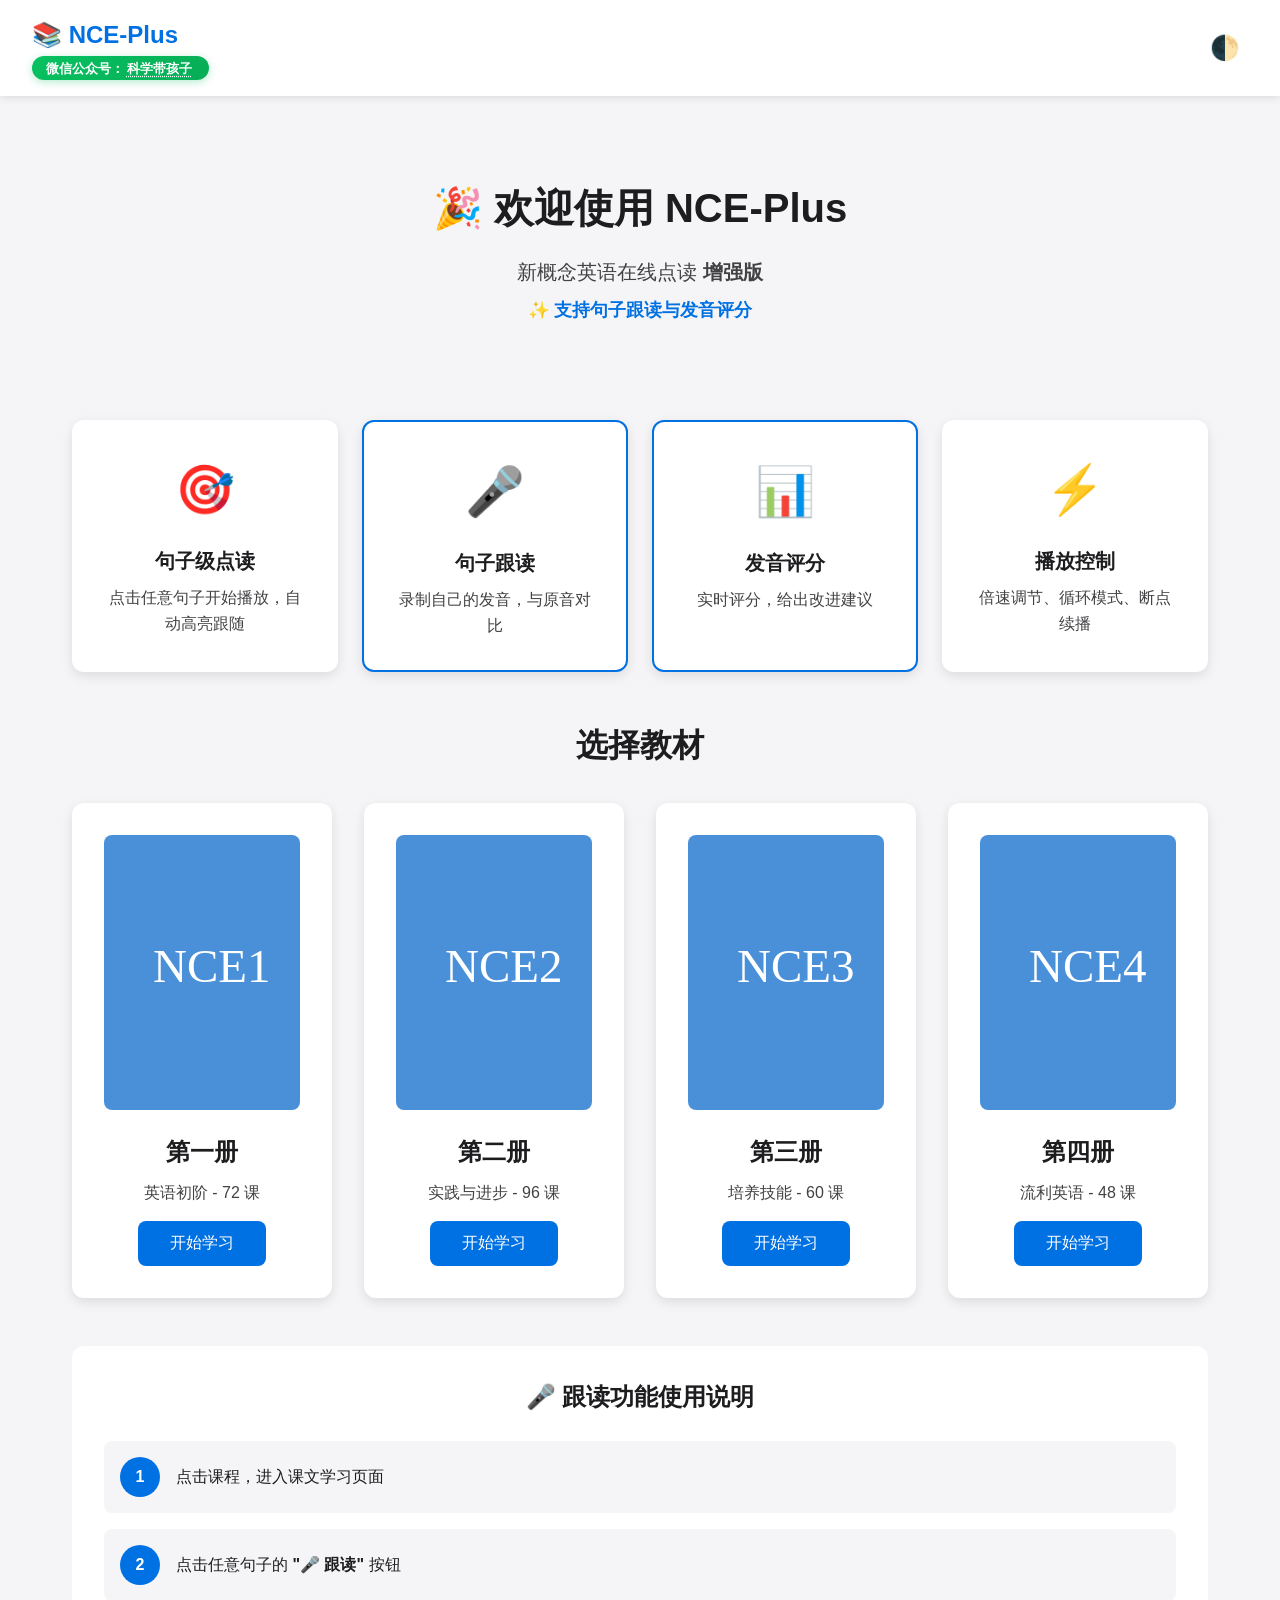
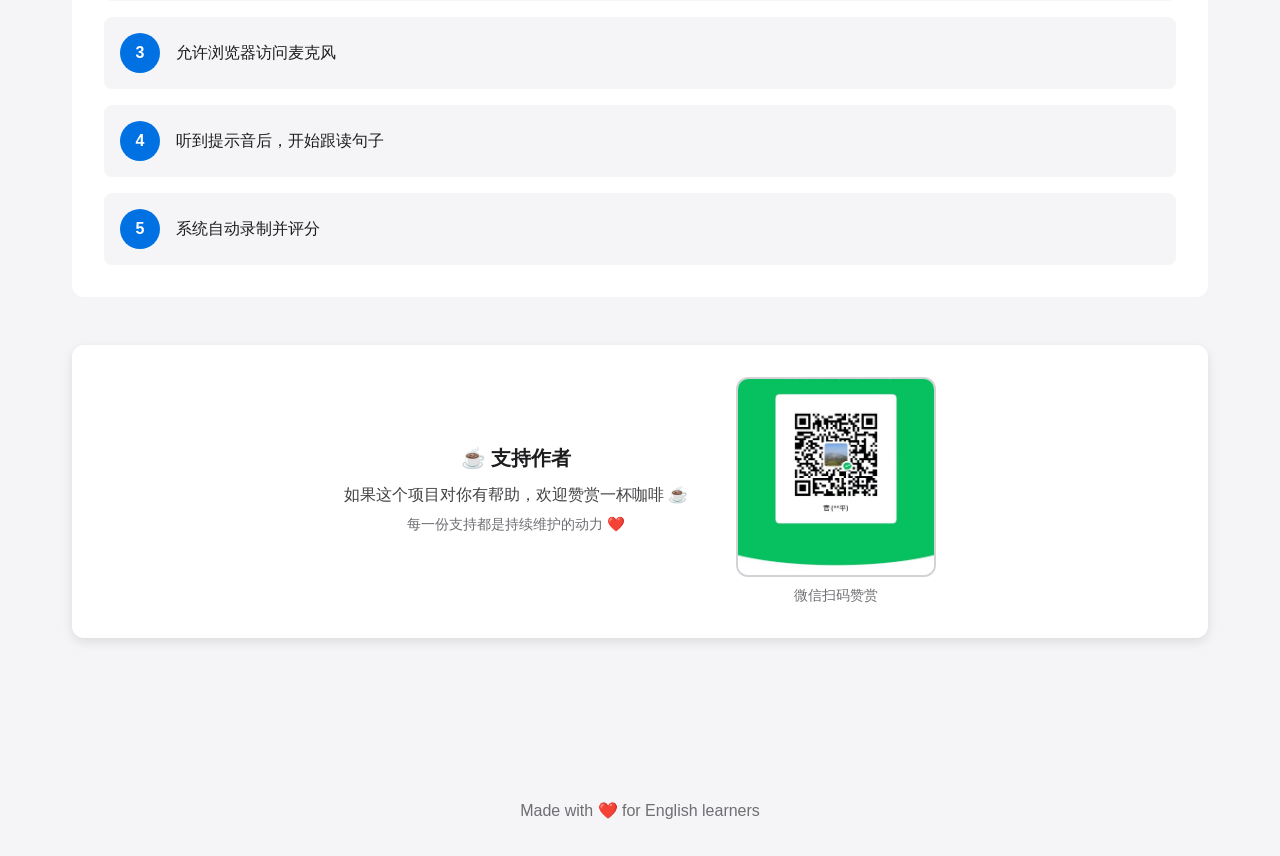
==== commit 618c79b8: "Highlight WeChat promo with copy-to-clipboard for account name" ====
--- a/index.html
+++ b/index.html
@@ -12,7 +12,7 @@
   <nav class="navbar">
     <div class="nav-brand">
       <h1>📚 NCE-Plus</h1>
-      <span class="wechat-promo">微信公众号：科学带孩子</span>
+      <span class="wechat-promo">微信公众号：<span class="wechat-name" onclick="copyWechatName(this)" title="点击复制公众号名称">科学带孩子</span></span>
     </div>
     <div class="nav-actions">
       <button class="theme-toggle" title="切换主题">🌓</button>
@@ -60,28 +60,28 @@
       <h2>选择教材</h2>
       <div class="books-grid">
         <div class="book-card" onclick="location.href='NCE1/index.html'">
-          <img src="images/book1.jpg" alt="新概念英语第一册" onerror="this.src='data:image/svg+xml,<svg xmlns=%22http://www.w3.org/2000/svg%22 width=%22200%22 height=%22280%22><rect fill=%22%234a90d9%22 width=%22200%22 height=%22280%22/><text x=%2250%22 y=%22150%22 font-size=%2248%22 fill=%22white%22>NCE1</text></svg>'">
+          <img src="images/book1.png" alt="新概念英语第一册" onerror="this.src='data:image/svg+xml,<svg xmlns=%22http://www.w3.org/2000/svg%22 width=%22200%22 height=%22280%22><rect fill=%22%234a90d9%22 width=%22200%22 height=%22280%22/><text x=%2250%22 y=%22150%22 font-size=%2248%22 fill=%22white%22>NCE1</text></svg>'">
           <h3>第一册</h3>
           <p>英语初阶 - 72 课</p>
           <button class="btn-start">开始学习</button>
         </div>
         
         <div class="book-card" onclick="location.href='NCE2/index.html'">
-          <img src="images/book2.jpg" alt="新概念英语第二册" onerror="this.src='data:image/svg+xml,<svg xmlns=%22http://www.w3.org/2000/svg%22 width=%22200%22 height=%22280%22><rect fill=%22%234a90d9%22 width=%22200%22 height=%22280%22/><text x=%2250%22 y=%22150%22 font-size=%2248%22 fill=%22white%22>NCE2</text></svg>'">
+          <img src="images/book2.png" alt="新概念英语第二册" onerror="this.src='data:image/svg+xml,<svg xmlns=%22http://www.w3.org/2000/svg%22 width=%22200%22 height=%22280%22><rect fill=%22%234a90d9%22 width=%22200%22 height=%22280%22/><text x=%2250%22 y=%22150%22 font-size=%2248%22 fill=%22white%22>NCE2</text></svg>'">
           <h3>第二册</h3>
           <p>实践与进步 - 96 课</p>
           <button class="btn-start">开始学习</button>
         </div>
         
         <div class="book-card" onclick="location.href='NCE3/index.html'">
-          <img src="images/book3.jpg" alt="新概念英语第三册" onerror="this.src='data:image/svg+xml,<svg xmlns=%22http://www.w3.org/2000/svg%22 width=%22200%22 height=%22280%22><rect fill=%22%234a90d9%22 width=%22200%22 height=%22280%22/><text x=%2250%22 y=%22150%22 font-size=%2248%22 fill=%22white%22>NCE3</text></svg>'">
+          <img src="images/book3.png" alt="新概念英语第三册" onerror="this.src='data:image/svg+xml,<svg xmlns=%22http://www.w3.org/2000/svg%22 width=%22200%22 height=%22280%22><rect fill=%22%234a90d9%22 width=%22200%22 height=%22280%22/><text x=%2250%22 y=%22150%22 font-size=%2248%22 fill=%22white%22>NCE3</text></svg>'">
           <h3>第三册</h3>
           <p>培养技能 - 60 课</p>
           <button class="btn-start">开始学习</button>
         </div>
         
         <div class="book-card" onclick="location.href='NCE4/index.html'">
-          <img src="images/book4.jpg" alt="新概念英语第四册" onerror="this.src='data:image/svg+xml,<svg xmlns=%22http://www.w3.org/2000/svg%22 width=%22200%22 height=%22280%22><rect fill=%22%234a90d9%22 width=%22200%22 height=%22280%22/><text x=%2250%22 y=%22150%22 font-size=%2248%22 fill=%22white%22>NCE4</text></svg>'">
+          <img src="images/book4.png" alt="新概念英语第四册" onerror="this.src='data:image/svg+xml,<svg xmlns=%22http://www.w3.org/2000/svg%22 width=%22200%22 height=%22280%22><rect fill=%22%234a90d9%22 width=%22200%22 height=%22280%22/><text x=%2250%22 y=%22150%22 font-size=%2248%22 fill=%22white%22>NCE4</text></svg>'">
           <h3>第四册</h3>
           <p>流利英语 - 48 课</p>
           <button class="btn-start">开始学习</button>
--- a/assets/style.css
+++ b/assets/style.css
@@ -89,14 +89,41 @@
 }
 
 .wechat-promo {
-  font-size: 0.78rem;
-  color: var(--accent);
-  background: color-mix(in srgb, var(--accent) 12%, transparent);
-  padding: 0.25rem 0.7rem;
-  border-radius: 12px;
-  border: 1px solid color-mix(in srgb, var(--accent) 28%, transparent);
+  font-size: 0.82rem;
+  font-weight: 600;
+  color: #fff;
+  background: linear-gradient(135deg, #07c160, #06ad56);
+  padding: 0.3rem 0.85rem;
+  border-radius: 14px;
   white-space: nowrap;
   flex-shrink: 0;
+  box-shadow: 0 2px 8px rgba(7, 193, 96, 0.3);
+  animation: wechat-glow 2.5s ease-in-out infinite;
+}
+
+@keyframes wechat-glow {
+  0%, 100% { box-shadow: 0 2px 8px rgba(7, 193, 96, 0.3); }
+  50% { box-shadow: 0 2px 16px rgba(7, 193, 96, 0.5); }
+}
+
+.wechat-name {
+  cursor: pointer;
+  text-decoration: underline;
+  text-decoration-style: dotted;
+  text-underline-offset: 3px;
+  transition: all 0.2s;
+  padding: 0.1rem 0.2rem;
+  border-radius: 3px;
+}
+
+.wechat-name:hover {
+  background: rgba(255, 255, 255, 0.25);
+  text-decoration-style: solid;
+}
+
+.wechat-name.copied {
+  background: rgba(255, 255, 255, 0.3);
+  text-decoration: none;
 }
 
 .nav-actions {
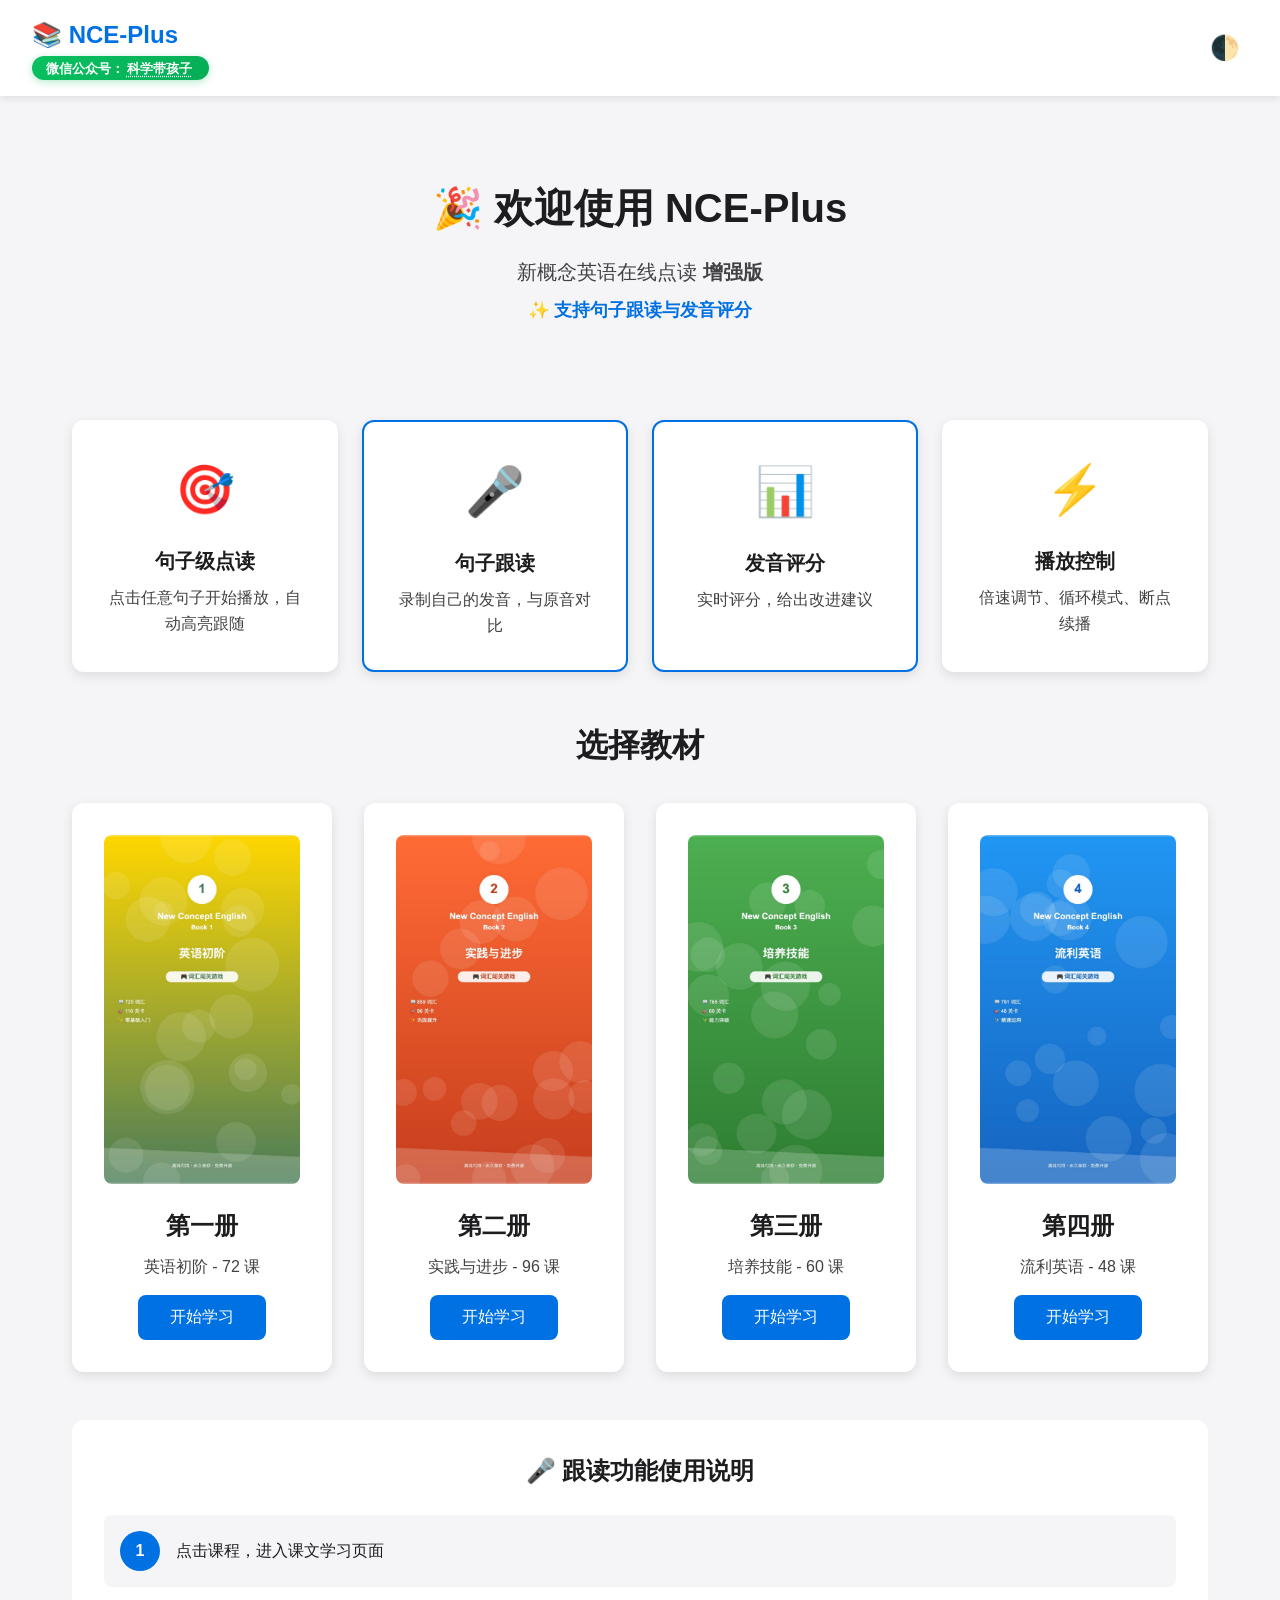
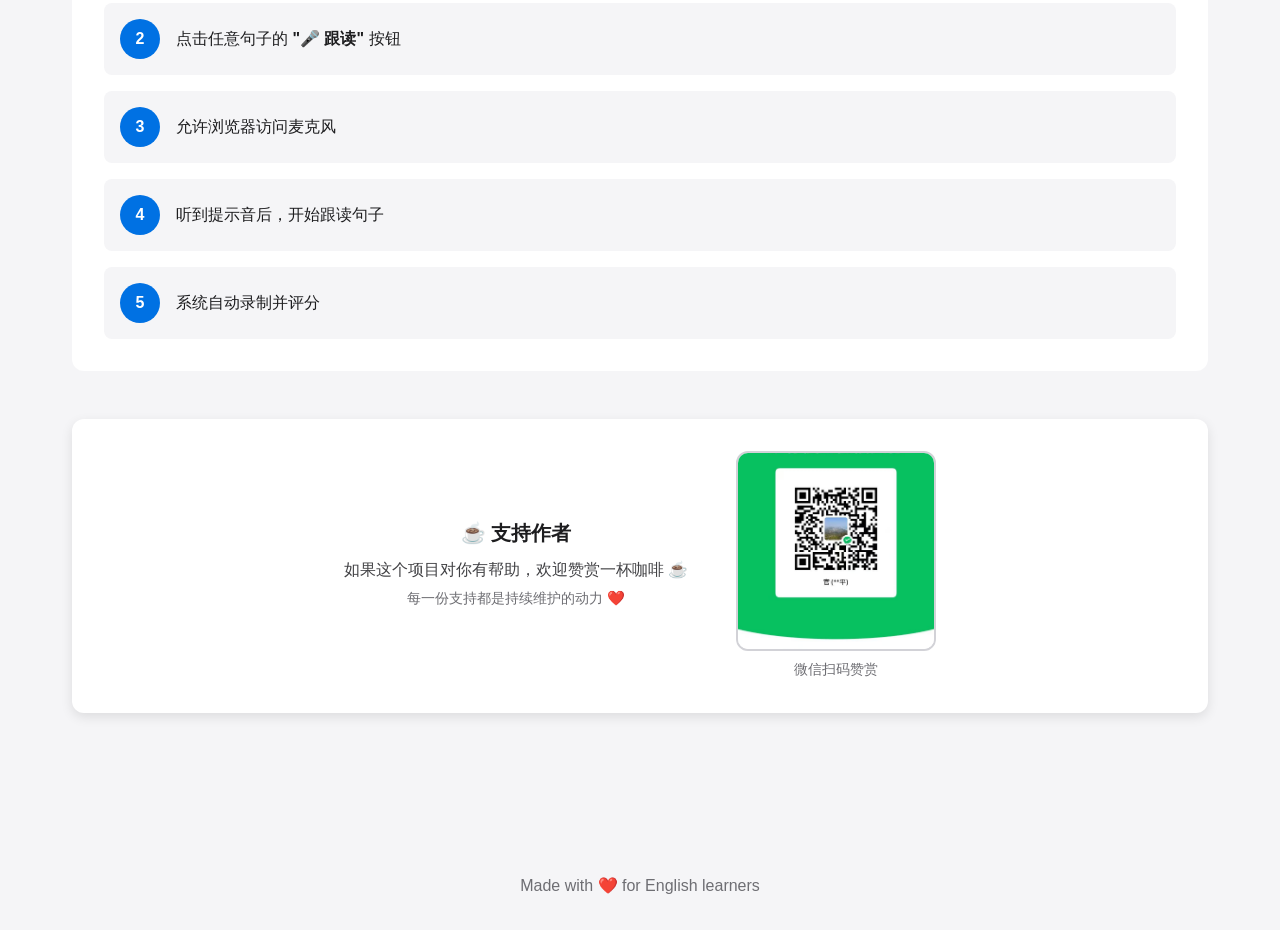
==== commit 16e97bbc: "7" ====
--- a/index.html
+++ b/index.html
@@ -60,28 +60,28 @@
       <h2>选择教材</h2>
       <div class="books-grid">
         <div class="book-card" onclick="location.href='NCE1/index.html'">
-          <img src="images/book1.png" alt="新概念英语第一册" onerror="this.src='data:image/svg+xml,<svg xmlns=%22http://www.w3.org/2000/svg%22 width=%22200%22 height=%22280%22><rect fill=%22%234a90d9%22 width=%22200%22 height=%22280%22/><text x=%2250%22 y=%22150%22 font-size=%2248%22 fill=%22white%22>NCE1</text></svg>'">
+          <img src="images/book1.jpg" alt="新概念英语第一册" onerror="this.src='data:image/svg+xml,<svg xmlns=%22http://www.w3.org/2000/svg%22 width=%22200%22 height=%22280%22><rect fill=%22%234a90d9%22 width=%22200%22 height=%22280%22/><text x=%2250%22 y=%22150%22 font-size=%2248%22 fill=%22white%22>NCE1</text></svg>'">
           <h3>第一册</h3>
           <p>英语初阶 - 72 课</p>
           <button class="btn-start">开始学习</button>
         </div>
         
         <div class="book-card" onclick="location.href='NCE2/index.html'">
-          <img src="images/book2.png" alt="新概念英语第二册" onerror="this.src='data:image/svg+xml,<svg xmlns=%22http://www.w3.org/2000/svg%22 width=%22200%22 height=%22280%22><rect fill=%22%234a90d9%22 width=%22200%22 height=%22280%22/><text x=%2250%22 y=%22150%22 font-size=%2248%22 fill=%22white%22>NCE2</text></svg>'">
+          <img src="images/book2.jpg" alt="新概念英语第二册" onerror="this.src='data:image/svg+xml,<svg xmlns=%22http://www.w3.org/2000/svg%22 width=%22200%22 height=%22280%22><rect fill=%22%234a90d9%22 width=%22200%22 height=%22280%22/><text x=%2250%22 y=%22150%22 font-size=%2248%22 fill=%22white%22>NCE2</text></svg>'">
           <h3>第二册</h3>
           <p>实践与进步 - 96 课</p>
           <button class="btn-start">开始学习</button>
         </div>
         
         <div class="book-card" onclick="location.href='NCE3/index.html'">
-          <img src="images/book3.png" alt="新概念英语第三册" onerror="this.src='data:image/svg+xml,<svg xmlns=%22http://www.w3.org/2000/svg%22 width=%22200%22 height=%22280%22><rect fill=%22%234a90d9%22 width=%22200%22 height=%22280%22/><text x=%2250%22 y=%22150%22 font-size=%2248%22 fill=%22white%22>NCE3</text></svg>'">
+          <img src="images/book3.jpg" alt="新概念英语第三册" onerror="this.src='data:image/svg+xml,<svg xmlns=%22http://www.w3.org/2000/svg%22 width=%22200%22 height=%22280%22><rect fill=%22%234a90d9%22 width=%22200%22 height=%22280%22/><text x=%2250%22 y=%22150%22 font-size=%2248%22 fill=%22white%22>NCE3</text></svg>'">
           <h3>第三册</h3>
           <p>培养技能 - 60 课</p>
           <button class="btn-start">开始学习</button>
         </div>
         
         <div class="book-card" onclick="location.href='NCE4/index.html'">
-          <img src="images/book4.png" alt="新概念英语第四册" onerror="this.src='data:image/svg+xml,<svg xmlns=%22http://www.w3.org/2000/svg%22 width=%22200%22 height=%22280%22><rect fill=%22%234a90d9%22 width=%22200%22 height=%22280%22/><text x=%2250%22 y=%22150%22 font-size=%2248%22 fill=%22white%22>NCE4</text></svg>'">
+          <img src="images/book4.jpg" alt="新概念英语第四册" onerror="this.src='data:image/svg+xml,<svg xmlns=%22http://www.w3.org/2000/svg%22 width=%22200%22 height=%22280%22><rect fill=%22%234a90d9%22 width=%22200%22 height=%22280%22/><text x=%2250%22 y=%22150%22 font-size=%2248%22 fill=%22white%22>NCE4</text></svg>'">
           <h3>第四册</h3>
           <p>流利英语 - 48 课</p>
           <button class="btn-start">开始学习</button>
